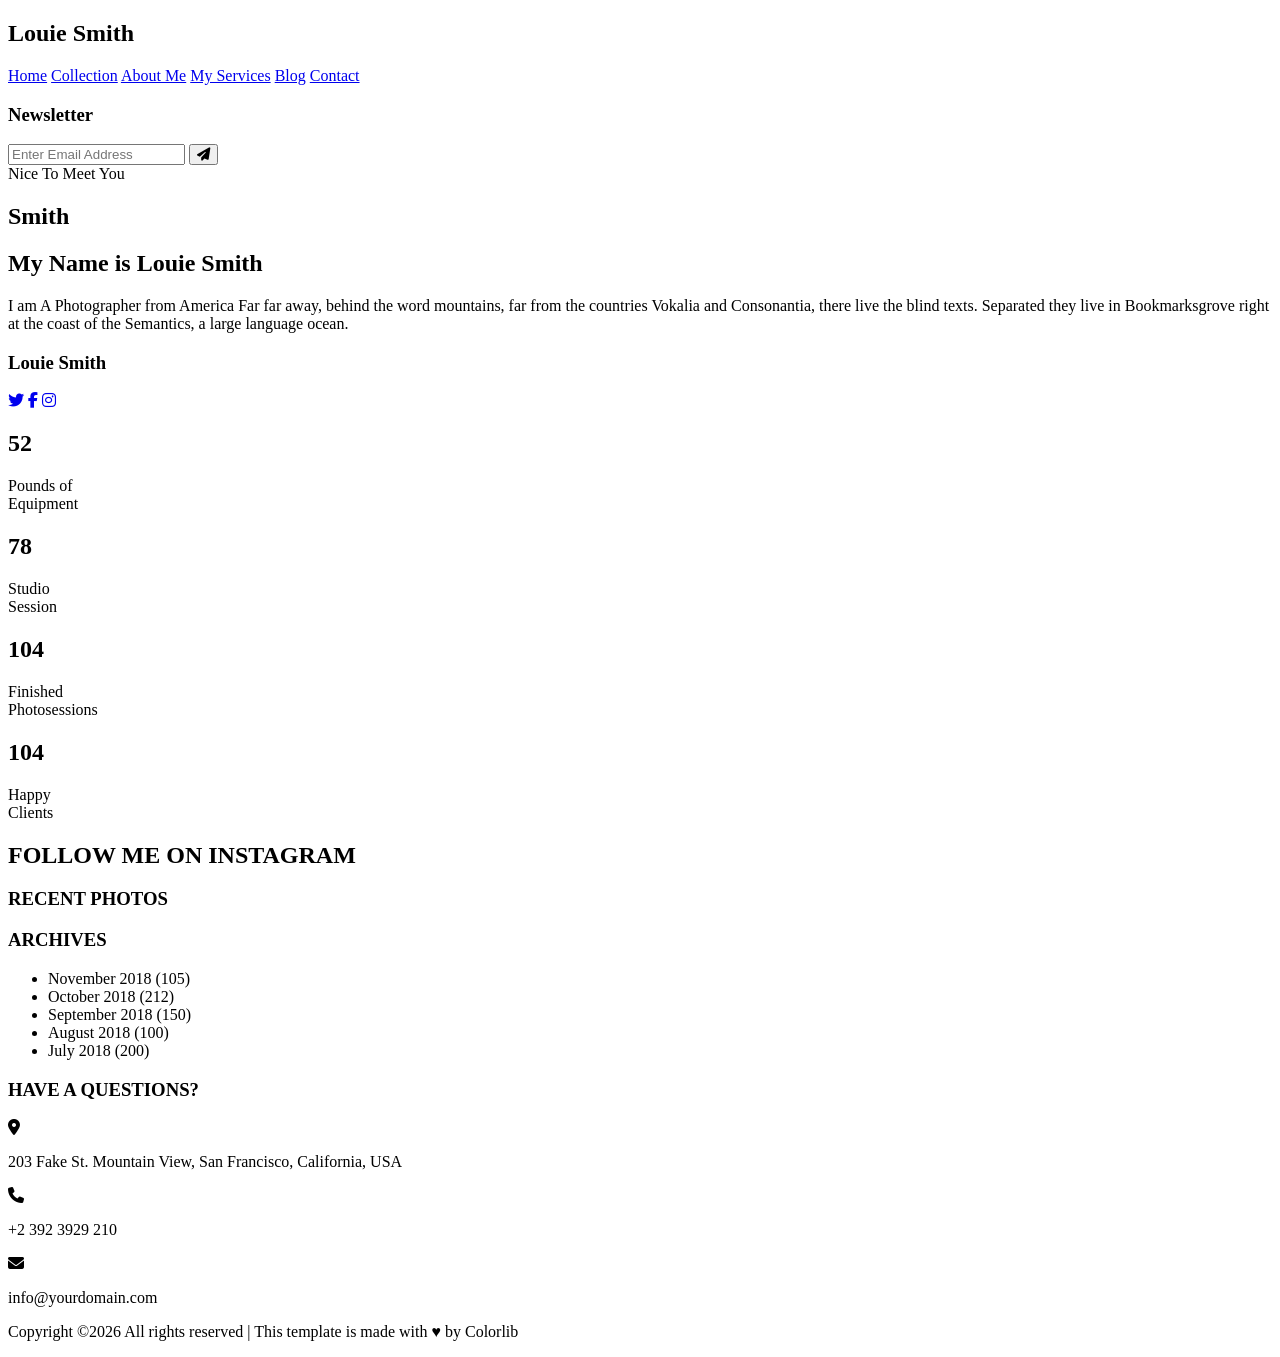
==== about.html @ afb68b4a "Add files via upload" ====
<!DOCTYPE html>
<html lang="en">
<head>
  <meta charset="UTF-8">
  <meta name="viewport" content="width=device-width, initial-scale=1.0">
  <title>Louie - About Me</title>

  <link rel="stylesheet" href="css/style.css">


  <link rel="stylesheet" href="https://cdnjs.cloudflare.com/ajax/libs/font-awesome/6.5.0/css/all.min.css">
</head>

<body>

  <div class="page">

  
    <aside class="sidebar">

      <div class="sidebar-top">
        <div class="profile">
          <div class="profile-img"></div>
          <h2>Louie Smith</h2>
        </div>

        <nav class="menu">
          <a href="index.html">Home</a>
          <a href="collection.html">Collection</a>
          <a class="active" href="about.html">About Me</a>
          <a href="services.html">My Services</a>
          <a href="blog.html">Blog</a>
          <a href="contact.html">Contact</a>
        </nav>
      </div>

      <div class="newsletter">
        <h3>Newsletter</h3>

        <form class="newsletter-form">
          <input type="email" placeholder="Enter Email Address">
          <button type="submit">
            <i class="fa-solid fa-paper-plane"></i>
          </button>
        </form>
      </div>

    </aside>

    <!-- MAIN -->
    <main class="main-content">

      <!-- HERO ABOUT -->
      <section class="about-hero">

        <div class="about-img"></div>

        <div class="about-info">
          <div class="about-text">

            <span class="subheading">Nice To Meet You</span>
            <h1 class="big-name">Smith</h1>

            <h2 class="about-title">My Name is Louie Smith</h2>

            <p>
              I am A Photographer from America Far far away, behind the word mountains,
              far from the countries Vokalia and Consonantia, there live the blind texts.
              Separated they live in Bookmarksgrove right at the coast of the Semantics,
              a large language ocean.
            </p>

            <h3 class="signature">Louie Smith</h3>

            <div class="social">
              <a href="#"><i class="fa-brands fa-twitter"></i></a>
              <a href="#"><i class="fa-brands fa-facebook-f"></i></a>
              <a href="#"><i class="fa-brands fa-instagram"></i></a>
            </div>

          </div>
        </div>

      </section>

     
      <section class="about-counters">

        <div class="counter-box">
          <h2 class="counter" data-target="120">0</h2>
          <p>Pounds of<br>Equipment</p>
        </div>

        <div class="counter-box">
          <h2 class="counter" data-target="150">0</h2>
          <p>Studio<br>Session</p>
        </div>

        <div class="counter-box">
          <h2 class="counter" data-target="200">0</h2>
          <p>Finished<br>Photosessions</p>
        </div>

        <div class="counter-box">
          <h2 class="counter" data-target="200">0</h2>
          <p>Happy<br>Clients</p>
        </div>

      </section>

      
      <section class="instagram">
        <h2>FOLLOW ME ON INSTAGRAM</h2>

        <div class="insta-photos">
          <div class="insta-img img1"></div>
          <div class="insta-img img2"></div>
          <div class="insta-img img3"></div>
          <div class="insta-img img4"></div>
          <div class="insta-img img5"></div>
        </div>
      </section>

      
      <footer class="footer">

        <div class="footer-container">

          <div class="footer-box">
            <h3>RECENT PHOTOS</h3>

            <div class="recent-photos">
              <a class="photo p1" href="#"></a>
              <a class="photo p2" href="#"></a>
              <a class="photo p3" href="#"></a>
              <a class="photo p4" href="#"></a>
              <a class="photo p5" href="#"></a>
              <a class="photo p6" href="#"></a>
            </div>
          </div>

          <div class="footer-box">
            <h3>ARCHIVES</h3>

            <ul class="archives">
              <li><span>November 2018</span> <span>(105)</span></li>
              <li><span>October 2018</span> <span>(212)</span></li>
              <li><span>September 2018</span> <span>(150)</span></li>
              <li><span>August 2018</span> <span>(100)</span></li>
              <li><span>July 2018</span> <span>(200)</span></li>
            </ul>
          </div>

          <div class="footer-box">
            <h3>HAVE A QUESTIONS?</h3>

            <div class="contact-list">

              <div class="contact-item">
                <i class="fa-solid fa-location-dot"></i>
                <p>203 Fake St. Mountain View, San Francisco, California, USA</p>
              </div>

              <div class="contact-item">
                <i class="fa-solid fa-phone"></i>
                <p>+2 392 3929 210</p>
              </div>

              <div class="contact-item">
                <i class="fa-solid fa-envelope"></i>
                <p>info@yourdomain.com</p>
              </div>

            </div>
          </div>

        </div>

        <div class="copyright">
          <p>Copyright ©2026 All rights reserved | This template is made with ♥ by Colorlib</p>
        </div>

      </footer>

    </main>

  </div>

  
  <script>
    const counters = document.querySelectorAll(".counter");

    counters.forEach(counter => {
      counter.innerText = "0";

      const updateCounter = () => {
        const target = +counter.getAttribute("data-target");
        const current = +counter.innerText;

        const increment = target / 60;

        if (current < target) {
          counter.innerText = Math.ceil(current + increment);
          setTimeout(updateCounter, 50);
        } else {
          counter.innerText = target;
        }
      };

      updateCounter();
    });
  </script>

</body>
</html>
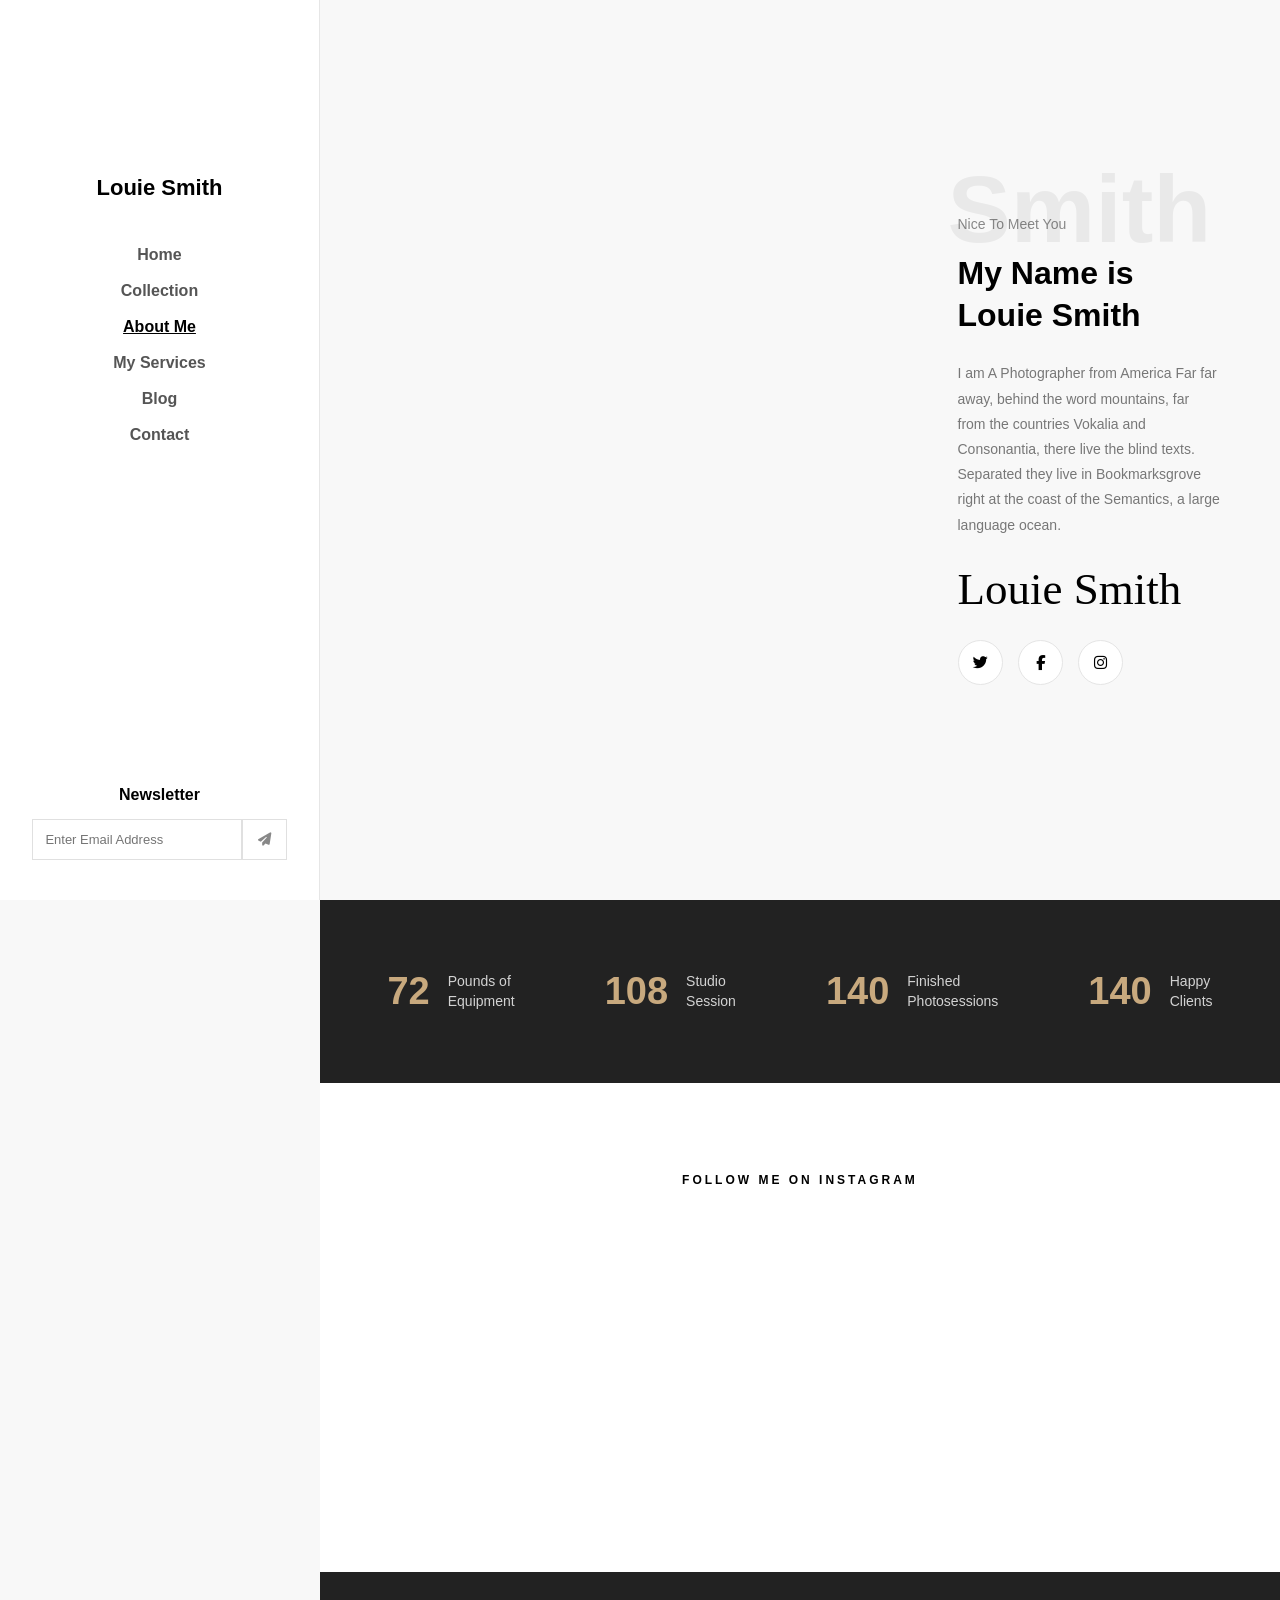
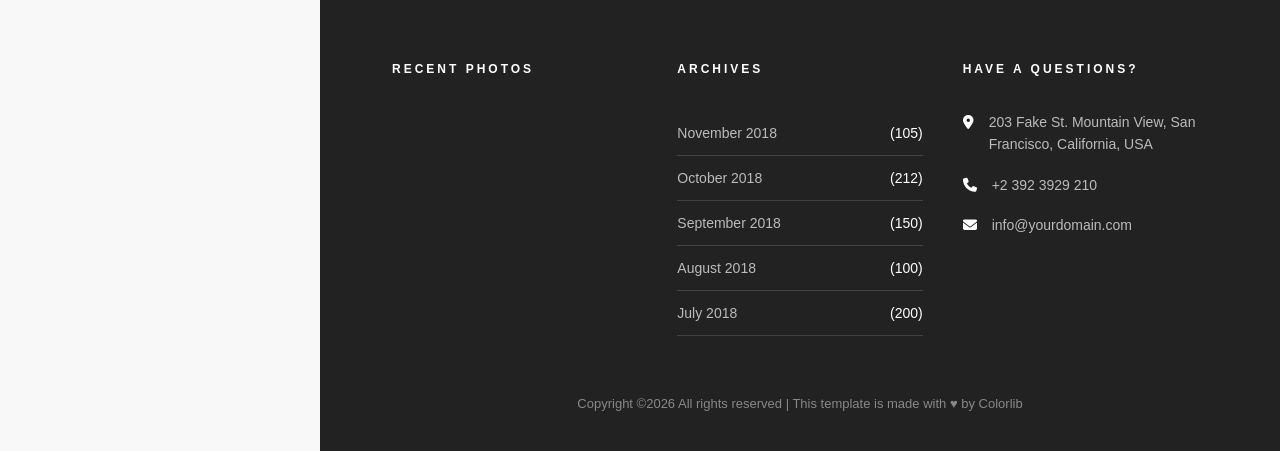
==== commit cc3decd5: "Update about.html" ====
--- a/about.html
+++ b/about.html
@@ -5,7 +5,7 @@
   <meta name="viewport" content="width=device-width, initial-scale=1.0">
   <title>Louie - About Me</title>
 
-  <link rel="stylesheet" href="css/style.css">
+  <link rel="stylesheet" href="style.css">
 
 
   <link rel="stylesheet" href="https://cdnjs.cloudflare.com/ajax/libs/font-awesome/6.5.0/css/all.min.css">
@@ -212,4 +212,4 @@
   </script>
 
 </body>
-</html>+</html>
--- a/style.css
+++ b/style.css
@@ -0,0 +1,1086 @@
+@import url('https://fonts.googleapis.com/css2?family=Poppins:wght@300;400;500;600;700&display=swap');
+ 
+* {
+  margin: 0;
+  padding: 0;
+  box-sizing: border-box;
+  font-family: "Poppins", sans-serif;
+}
+body {
+  background: #f8f8f8;
+}
+.page {
+  display: flex;
+  min-height: 100vh;
+  width: 100%;
+}
+.sidebar {
+  width: 320px;
+  min-width: 320px;
+  height: 100vh;
+  position: fixed;
+  top: 0;
+  left: 0;
+  background: white;
+  border-right: 1px solid #e6e6e6;
+  display: flex;
+  flex-direction: column;
+  justify-content: space-between;
+  padding: 40px 20px;
+  overflow-y: auto;
+  z-index: 100;
+}
+.sidebar-top {
+  display: flex;
+  flex-direction: column;
+  align-items: center;
+}
+.profile {
+  display: flex;
+  flex-direction: column;
+  align-items: center;
+  gap: 15px;
+}
+.profile-img {
+  width: 120px;
+  height: 120px;
+  border-radius: 50%;
+  background-image: url("https://preview.colorlib.com/theme/louie/images/author.jpg");
+  background-size: cover;
+  background-position: center;
+}
+.profile h2 {
+  font-size: 22px;
+  font-weight: 700;
+  color: #000;
+}
+.menu {
+  margin-top: 45px;
+  display: flex;
+  flex-direction: column;
+  align-items: center;
+  gap: 18px;
+}
+.menu a {
+  text-decoration: none;
+  font-size: 16px;
+  font-weight: 600;
+  color: #555;
+}
+.menu a.active {
+  color: #000;
+  text-decoration: underline;
+}
+.newsletter {
+  text-align: center;
+  width: 100%;
+  margin-top: 40px;
+}
+.newsletter h3 {
+  font-size: 16px;
+  font-weight: 700;
+  margin-bottom: 15px;
+  color: #000;
+}
+.newsletter-form {
+  width: 100%;
+  display: flex;
+  justify-content: center;
+}
+.newsletter-form input {
+  width: 75%;
+  padding: 12px;
+  border: 1px solid #e0e0e0;
+  outline: none;
+  font-size: 13px;
+}
+.newsletter-form button {
+  width: 45px;
+  border: 1px solid #e0e0e0;
+  background: white;
+  cursor: pointer;
+  display: flex;
+  align-items: center;
+  justify-content: center;
+}
+.newsletter-form button i {
+  color: #888;
+}
+.main-content, .hiro-main {
+  flex: 1;
+  margin-left: 320px;
+  background: #f8f8f8;
+  min-width: 0;
+  display: flex;
+  flex-direction: column;
+}
+.hero {
+  display: flex;
+  height: 100vh;
+}
+.hero-image {
+  flex: 2;
+  background-image: url("https://preview.colorlib.com/theme/louie/images/author-2.jpg");
+  background-size: cover;
+  background-position: center;
+  position: relative;
+}
+.dots {
+  position: absolute;
+  bottom: 25px;
+  left: 50%;
+  transform: translateX(-50%);
+  display: flex;
+  gap: 10px;
+}
+.dot {
+  width: 11px;
+  height: 11px;
+  border-radius: 50%;
+  border: 2px solid white;
+}
+.dot.active {
+  background: white;
+}
+.hero-info {
+  flex: 1;
+  background: #f8f8f8;
+  display: flex;
+  align-items: center;
+  justify-content: center;
+  padding: 60px;
+}
+.hero-text {
+  position: relative;
+  width: 100%;
+}
+.subheading {
+  font-size: 14px;
+  color: #888;
+  font-weight: 500;
+}
+.big-name {
+  position: absolute;
+  top: -45px;
+  left: -10px;
+  font-size: 70px;
+  font-weight: 800;
+  color: rgba(0,0,0,0.06);
+  z-index: 0;
+}
+.title {
+  margin-top: 20px;
+  font-size: 32px;
+  font-weight: 700;
+  line-height: 1.3;
+  z-index: 2;
+  position: relative;
+}
+.title .black {
+  color: #000;
+}
+.title .gold {
+  color: #c8a97e;
+}
+.hero-text p {
+  margin-top: 25px;
+  font-size: 14px;
+  line-height: 1.8;
+  color: #777;
+  max-width: 420px;
+}
+.signature {
+  margin-top: 25px;
+  font-family: cursive;
+  font-size: 45px;
+  font-weight: 400;
+  color: #000;
+}
+.social {
+  margin-top: 25px;
+  display: flex;
+  gap: 15px;
+}
+.social a {
+  width: 45px;
+  height: 45px;
+  border-radius: 50%;
+  background: white;
+  border: 1px solid #e5e5e5;
+  display: flex;
+  align-items: center;
+  justify-content: center;
+  text-decoration: none;
+  transition: 0.3s;
+}
+.social a i {
+  color: #000;
+  font-size: 15px;
+}
+.social a:hover {
+  background: #c8a97e;
+}
+.social a:hover i {
+  color: white;
+}
+.instagram {
+  background: #fff;
+  padding: 90px 0;
+  display: flex;
+  flex-direction: column;
+  align-items: center;
+}
+.instagram h2 {
+  font-size: 12px;
+  letter-spacing: 3px;
+  font-weight: 700;
+  color: #000;
+  margin-bottom: 45px;
+}
+.insta-photos {
+  width: 100%;
+  display: flex;
+  justify-content: center;
+}
+.insta-img {
+  flex: 1;
+  height: 250px;
+  background-size: cover;
+  background-position: center;
+  transition: 0.3s;
+}
+.insta-img:hover {
+  filter: brightness(70%);
+}
+.img1 { background-image: url("https://preview.colorlib.com/theme/louie/images/image_1.jpg"); }
+.img2 { background-image: url("https://preview.colorlib.com/theme/louie/images/image_2.jpg"); }
+.img3 { background-image: url("https://preview.colorlib.com/theme/louie/images/image_3.jpg"); }
+.img4 { background-image: url("https://preview.colorlib.com/theme/louie/images/image_4.jpg"); }
+.img5 { background-image: url("https://preview.colorlib.com/theme/louie/images/image_5.jpg"); }
+.footer {
+  background: #222;
+  color: white;
+  padding: 90px 0 40px 0;
+}
+.footer-container {
+  width: 85%;
+  margin: auto;
+  display: flex;
+  justify-content: space-between;
+  gap: 40px;
+}
+.footer-box {
+  flex: 1;
+}
+.footer-box h3 {
+  font-size: 12px;
+  font-weight: 700;
+  letter-spacing: 3px;
+  margin-bottom: 35px;
+}
+.recent-photos {
+  display: flex;
+  flex-wrap: wrap;
+  gap: 10px;
+}
+.photo {
+  width: calc(33.33% - 10px);
+  height: 75px;
+  background-size: cover;
+  background-position: center;
+  display: block;
+}
+.p1 { background-image: url("https://preview.colorlib.com/theme/louie/images/image_1.jpg"); }
+.p2 { background-image: url("https://preview.colorlib.com/theme/louie/images/image_2.jpg"); }
+.p3 { background-image: url("https://preview.colorlib.com/theme/louie/images/image_3.jpg"); }
+.p4 { background-image: url("https://preview.colorlib.com/theme/louie/images/image_4.jpg"); }
+.p5 { background-image: url("https://preview.colorlib.com/theme/louie/images/image_5.jpg"); }
+.p6 { background-image: url("https://preview.colorlib.com/theme/louie/images/image_6.jpg"); }
+.archives {
+  list-style: none;
+  display: flex;
+  flex-direction: column;
+}
+.archives li {
+  display: flex;
+  justify-content: space-between;
+  align-items: center;
+  padding: 14px 0;
+  border-bottom: 1px solid rgba(255,255,255,0.15);
+  font-size: 14px;
+  color: #bbb;
+}
+.archives li span:last-child {
+  color: white;
+}
+.contact-list {
+  display: flex;
+  flex-direction: column;
+  gap: 18px;
+}
+.contact-item {
+  display: flex;
+  align-items: flex-start;
+  gap: 15px;
+}
+.contact-item i {
+  font-size: 14px;
+  color: white;
+  margin-top: 4px;
+}
+.contact-item p {
+  font-size: 14px;
+  color: #bbb;
+  line-height: 1.6;
+}
+.copyright {
+  text-align: center;
+  margin-top: 60px;
+  font-size: 13px;
+  color: #888;
+}
+ 
+.page-header {
+  background: #c8b58d;
+  padding: 60px 0;
+  text-align: center;
+}
+ 
+.page-header .breadcrumb {
+  font-size: 12px;
+  letter-spacing: 2px;
+  color: rgba(0,0,0,0.7);
+  font-weight: 600;
+  margin-bottom: 10px;
+}
+ 
+.page-header h1 {
+  font-size: 40px;
+  font-weight: 700;
+  color: black;
+}
+ 
+.collection-gallery {
+  background: white;
+  padding: 40px 0;
+  display: flex;
+  flex-direction: column;
+  gap: 25px;
+  align-items: center;
+}
+ 
+.collection-row {
+  width: 85%;
+  display: flex;
+  gap: 25px;
+}
+ 
+.collection-img {
+  flex: 1;
+  height: 230px;
+  background-size: cover;
+  background-position: center;
+  position: relative;
+  overflow: hidden;
+  text-decoration: none;
+  display: flex;
+  align-items: flex-end;
+  justify-content: flex-start;
+}
+ 
+.collection-overlay {
+  width: 100%;
+  height: 100%;
+  background: rgba(0,0,0,0.45);
+  opacity: 0;
+  transition: 0.3s;
+  display: flex;
+  flex-direction: column;
+  justify-content: flex-end;
+  padding: 25px;
+}
+ 
+.collection-overlay h3 {
+  font-size: 18px;
+  font-weight: 500;
+  color: white;
+}
+ 
+.collection-overlay span {
+  margin-top: 8px;
+  font-size: 12px;
+  font-weight: 500;
+  color: rgba(255,255,255,0.8);
+  letter-spacing: 2px;
+  text-transform: uppercase;
+}
+ 
+.collection-img:hover .collection-overlay {
+  opacity: 1;
+}
+ 
+.collection-img:hover {
+  filter: brightness(90%);
+}
+ 
+.c1  { background-image: url("https://preview.colorlib.com/theme/louie/images/image_1.jpg"); }
+.c2  { background-image: url("https://preview.colorlib.com/theme/louie/images/image_2.jpg"); }
+.c3  { background-image: url("https://preview.colorlib.com/theme/louie/images/image_3.jpg"); }
+.c4  { background-image: url("https://preview.colorlib.com/theme/louie/images/image_4.jpg"); }
+.c5  { background-image: url("https://preview.colorlib.com/theme/louie/images/image_5.jpg"); }
+.c6  { background-image: url("https://preview.colorlib.com/theme/louie/images/image_6.jpg"); }
+.c7  { background-image: url("https://preview.colorlib.com/theme/louie/images/image_7.jpg"); }
+.c8  { background-image: url("https://preview.colorlib.com/theme/louie/images/image_8.jpg"); }
+.c9  { background-image: url("https://preview.colorlib.com/theme/louie/images/image_9.jpg"); }
+.c10 { background-image: url("https://preview.colorlib.com/theme/louie/images/image_10.jpg"); }
+.c11 { background-image: url("https://preview.colorlib.com/theme/louie/images/image_11.jpg"); }
+.c12 { background-image: url("https://preview.colorlib.com/theme/louie/images/image_12.jpg"); }
+ 
+.about-hero {
+  display: flex;
+  height: 100vh;
+}
+ 
+.about-img {
+  flex: 2.2;
+  background-image: url("https://preview.colorlib.com/theme/louie/images/author.jpg");
+  background-size: cover;
+  background-position: center;
+}
+ 
+.about-info {
+  flex: 1;
+  background: #f8f8f8;
+  display: flex;
+  align-items: center;
+  justify-content: center;
+  padding: 80px 60px;
+}
+ 
+.about-text {
+  width: 100%;
+  position: relative;
+}
+ 
+.about-text .big-name {
+  position: absolute;
+  top: -60px;
+  left: -10px;
+  font-size: 95px;
+  font-weight: 800;
+  color: rgba(0,0,0,0.06);
+  z-index: 0;
+}
+ 
+.about-title {
+  margin-top: 20px;
+  font-size: 32px;
+  font-weight: 700;
+  color: #000;
+  line-height: 1.3;
+  position: relative;
+  z-index: 2;
+}
+ 
+.about-text p {
+  margin-top: 25px;
+  font-size: 14px;
+  line-height: 1.8;
+  color: #777;
+  max-width: 450px;
+}
+ 
+.about-counters {
+  background: #222;
+  padding: 70px 0;
+  display: flex;
+  justify-content: center;
+  align-items: center;
+  gap: 90px;
+}
+ 
+.counter-box {
+  display: flex;
+  align-items: center;
+  gap: 18px;
+}
+ 
+.counter-box h2 {
+  font-size: 38px;
+  font-weight: 600;
+  color: #c8a97e;
+}
+ 
+.counter-box p {
+  font-size: 14px;
+  font-weight: 500;
+  color: rgba(255,255,255,0.8);
+  line-height: 1.4;
+}
+ 
+@media(max-width: 1000px) {
+  .about-hero {
+    flex-direction: column;
+    height: auto;
+  }
+ 
+  .about-img {
+    height: 420px;
+  }
+ 
+  .about-info {
+    padding: 50px 30px;
+  }
+ 
+  .about-counters {
+    flex-direction: column;
+    gap: 40px;
+  }
+}
+ 
+.louies-servicos {
+  background-color: #c8a97e;
+  padding: 60px 80px;
+}
+ 
+.louies-servicos h1 {
+  font-size: 42px;
+  font-weight: 800;
+  color: #000;
+}
+ 
+.grade-servicos {
+  display: flex;
+  flex-wrap: wrap;
+  padding: 80px;
+  gap: 60px 40px;
+  background: #fff;
+}
+ 
+.card-servico {
+  flex: 1 1 calc(33% - 40px);
+  display: flex;
+  flex-direction: column;
+  gap: 20px;
+}
+ 
+.icone-circulo {
+  width: 90px;
+  height: 90px;
+  border-radius: 50%;
+  background: #f0f0f0;
+  display: flex;
+  align-items: center;
+  justify-content: center;
+}
+ 
+.icone-circulo i {
+  font-size: 36px;
+  color: #444;
+}
+ 
+.card-texto h3 {
+  font-size: 18px;
+  font-weight: 700;
+  color: #000;
+  margin-bottom: 12px;
+}
+ 
+.card-texto p {
+  font-size: 14px;
+  color: #777;
+  line-height: 1.7;
+}
+ 
+.topo-contact {
+  background-color: #c8a97e;
+  padding: 60px 80px;
+}
+ 
+.topo-contact h1 {
+  font-size: 42px;
+  font-weight: 800;
+  color: #000;
+}
+ 
+.conteudo-contact {
+  padding: 70px 80px;
+  background: #fff;
+}
+ 
+.bloco-contact h2 {
+  font-size: 24px;
+  font-weight: 700;
+  color: #000;
+  margin-bottom: 35px;
+}
+ 
+.cartoes-info {
+  display: flex;
+  gap: 20px;
+  margin-bottom: 50px;
+}
+ 
+.cartao {
+  flex: 1;
+  border: 1px solid #e0e0e0;
+  padding: 30px 25px;
+  font-size: 14px;
+  color: #555;
+  line-height: 1.7;
+}
+ 
+.formulario form {
+  display: flex;
+  flex-direction: column;
+  gap: 15px;
+  max-width: 550px;
+}
+ 
+.formulario input,
+.formulario textarea {
+  width: 100%;
+  padding: 15px;
+  border: 1px solid #e0e0e0;
+  outline: none;
+  font-size: 14px;
+  font-family: "Poppins", sans-serif;
+  color: #555;
+}
+ 
+.formulario textarea {
+  height: 160px;
+  resize: none;
+}
+ 
+.formulario button {
+  width: fit-content;
+  padding: 15px 35px;
+  background: #c8a97e;
+  color: #fff;
+  border: none;
+  font-size: 14px;
+  font-weight: 600;
+  font-family: "Poppins", sans-serif;
+  cursor: pointer;
+}
+ 
+.hiro-page {
+  display: flex;
+  min-height: 100vh;
+}
+ 
+.hiro-profile {
+  display: flex;
+  flex-direction: column;
+  align-items: center;
+  gap: 15px;
+}
+ 
+.hiro-profile-img {
+  width: 120px;
+  height: 120px;
+  border-radius: 50%;
+  background-image: url("https://preview.colorlib.com/theme/louie/images/author.jpg");
+  background-size: cover;
+  background-position: center;
+}
+ 
+.hiro-profile h2 {
+  font-size: 22px;
+  font-weight: 700;
+  color: #000;
+}
+ 
+.hiro-nav {
+  margin-top: 45px;
+  list-style: none;
+  display: flex;
+  flex-direction: column;
+  align-items: center;
+}
+ 
+.hiro-nav li a {
+  text-decoration: none;
+  font-size: 16px;
+  font-weight: 600;
+  color: #555;
+  display: flex;
+  justify-content: center;
+  height: 40px;
+  align-items: center;
+}
+ 
+.hiro-nav li.hiro-nav-active a {
+  color: #000;
+  text-decoration: underline;
+}
+ 
+.hiro-newsletter-box {
+  text-align: center;
+  width: 100%;
+}
+ 
+.hiro-newsletter-box h4 {
+  font-size: 16px;
+  font-weight: 700;
+  margin-bottom: 15px;
+  color: #000;
+}
+ 
+.hiro-newsletter-form {
+  width: 100%;
+  display: flex;
+  justify-content: center;
+}
+ 
+.hiro-newsletter-form input {
+  width: 75%;
+  padding: 12px;
+  border: 1px solid #e0e0e0;
+  outline: none;
+  font-size: 13px;
+}
+ 
+.hiro-newsletter-form button {
+  width: 45px;
+  border: 1px solid #e0e0e0;
+  border-left: transparent;
+  background: white;
+  cursor: pointer;
+  display: flex;
+  align-items: center;
+  justify-content: center;
+}
+ 
+.hiro-newsletter-form button i {
+  color: #888;
+}
+ 
+.hiro-main {
+  flex: 1;
+  background: #f8f8f8;
+  min-width: 0;
+}
+ 
+.hiro-blog-header {
+  background-color: #c8a97e;
+  padding: 60px 80px;
+}
+ 
+.hiro-breadcrumb {
+  font-size: 12px;
+  letter-spacing: 2px;
+  margin-bottom: 15px;
+}
+ 
+.hiro-breadcrumb a {
+  text-decoration: none;
+  color: #555;
+  margin-right: 10px;
+}
+ 
+.hiro-breadcrumb span {
+  font-weight: 700;
+  color: #000;
+}
+ 
+.hiro-blog-header h1 {
+  font-size: 42px;
+  font-weight: 800;
+  color: #000;
+}
+ 
+.hiro-blog-area {
+  padding: 70px 80px;
+}
+ 
+.hiro-blog-columns {
+  display: flex;
+  gap: 60px;
+}
+ 
+.hiro-posts-column {
+  flex: 2;
+  display: flex;
+  flex-direction: column;
+  gap: 50px;
+}
+ 
+.hiro-post-card {
+  display: flex;
+  flex-direction: column;
+  gap: 20px;
+}
+ 
+.hiro-post-image img {
+  width: 100%;
+  height: 320px;
+  object-fit: cover;
+  display: block;
+}
+ 
+.hiro-post-body {
+  display: flex;
+  flex-direction: column;
+  gap: 12px;
+}
+ 
+.hiro-post-meta {
+  display: flex;
+  gap: 15px;
+  font-size: 13px;
+  color: #aaa;
+}
+ 
+.hiro-post-body h2 a {
+  text-decoration: none;
+  font-size: 20px;
+  font-weight: 700;
+  color: #000;
+}
+ 
+.hiro-post-body p {
+  font-size: 14px;
+  color: #777;
+  line-height: 1.8;
+}
+ 
+.hiro-read-more {
+  text-decoration: none;
+  font-size: 13px;
+  font-weight: 600;
+  color: #000;
+  border-bottom: 2px solid #000;
+  padding-bottom: 2px;
+  width: fit-content;
+}
+ 
+.hiro-pagination {
+  display: flex;
+  gap: 8px;
+  margin-top: 60px;
+}
+ 
+.hiro-page-item {
+  width: 42px;
+  height: 42px;
+  display: flex;
+  align-items: center;
+  justify-content: center;
+  border: 1px solid #e0e0e0;
+  text-decoration: none;
+  font-size: 14px;
+  color: #555;
+  transition: 0.3s;
+}
+ 
+.hiro-page-active {
+  background: #c8a97e;
+  color: white;
+  border-color: #c8a97e;
+}
+ 
+.hiro-widget {
+  display: flex;
+  flex-direction: column;
+  gap: 20px;
+}
+ 
+.hiro-widget h3 {
+  font-size: 12px;
+  font-weight: 700;
+  letter-spacing: 3px;
+  color: #000;
+}
+ 
+.hiro-widget input[type="text"] {
+  width: 100%;
+  padding: 14px;
+  border: 1px solid #e0e0e0;
+  outline: none;
+  font-size: 13px;
+}
+ 
+.hiro-categories {
+  list-style: none;
+  display: flex;
+  flex-direction: column;
+}
+ 
+.hiro-categories li {
+  padding: 10px 0;
+  border-bottom: 1px solid #e0e0e0;
+  font-size: 14px;
+}
+ 
+.hiro-categories li a {
+  text-decoration: none;
+  color: #555;
+  display: flex;
+  justify-content: space-between;
+}
+ 
+.hiro-categories li a span {
+  color: #aaa;
+}
+ 
+.hiro-featured-post {
+  display: flex;
+  gap: 15px;
+  align-items: flex-start;
+}
+ 
+.hiro-featured-post img {
+  width: 70px;
+  height: 70px;
+  object-fit: cover;
+  flex-shrink: 0;
+}
+ 
+.hiro-featured-post div {
+  display: flex;
+  flex-direction: column;
+  gap: 6px;
+}
+ 
+.hiro-featured-post div a {
+  text-decoration: none;
+  font-size: 13px;
+  color: #333;
+  line-height: 1.5;
+}
+ 
+.hiro-featured-post div span {
+  font-size: 12px;
+  color: #aaa;
+}
+ 
+.hiro-widget-newsletter p {
+  font-size: 13px;
+  color: #777;
+  line-height: 1.7;
+}
+ 
+.hiro-widget-newsletter form {
+  display: flex;
+  flex-direction: column;
+  gap: 10px;
+}
+ 
+.hiro-widget-newsletter input {
+  padding: 12px;
+  border: 1px solid #e0e0e0;
+  outline: none;
+  font-size: 13px;
+}
+ 
+.hiro-widget-newsletter button {
+  padding: 12px;
+  background: #000;
+  color: white;
+  border: none;
+  font-size: 13px;
+  font-weight: 600;
+  cursor: pointer;
+}
+ 
+.hiro-footer {
+  background: #222;
+  color: white;
+  padding: 90px 0 40px;
+}
+ 
+.hiro-footer-inner {
+  width: 75%;
+  margin: auto;
+  display: flex;
+  flex-wrap: wrap;
+  justify-content: space-between;
+  gap: 60px;
+}
+ 
+.hiro-footer-col {
+  flex: 1;
+}
+ 
+.hiro-footer-col h3 {
+  font-size: 12px;
+  font-weight: 700;
+  letter-spacing: 3px;
+  margin-bottom: 35px;
+}
+ 
+.hiro-photo-grid {
+  display: flex;
+  flex-wrap: wrap;
+  gap: 12px;
+}
+ 
+.hiro-fp1, .hiro-fp2, .hiro-fp3,
+.hiro-fp4, .hiro-fp5, .hiro-fp6 {
+  width: 75px;
+  height: 75px;
+  background-size: cover;
+  background-position: center;
+  display: block;
+}
+ 
+.hiro-fp1 { background-image: url("https://preview.colorlib.com/theme/louie/images/image_1.jpg"); }
+.hiro-fp2 { background-image: url("https://preview.colorlib.com/theme/louie/images/image_2.jpg"); }
+.hiro-fp3 { background-image: url("https://preview.colorlib.com/theme/louie/images/image_3.jpg"); }
+.hiro-fp4 { background-image: url("https://preview.colorlib.com/theme/louie/images/image_4.jpg"); }
+.hiro-fp5 { background-image: url("https://preview.colorlib.com/theme/louie/images/image_5.jpg"); }
+.hiro-fp6 { background-image: url("https://preview.colorlib.com/theme/louie/images/image_6.jpg"); }
+ 
+.hiro-archives {
+  list-style: none;
+  display: flex;
+  flex-direction: column;
+}
+ 
+.hiro-archives li {
+  display: flex;
+  justify-content: space-between;
+  padding: 14px 0;
+  border-bottom: 1px solid rgba(255,255,255,0.15);
+  font-size: 14px;
+  color: #bbb;
+}
+ 
+.hiro-archives li span:last-child {
+  color: white;
+}
+ 
+.hiro-contact-info {
+  display: flex;
+  flex-direction: column;
+  gap: 18px;
+}
+ 
+.hiro-contact-item {
+  display: flex;
+  align-items: flex-start;
+  gap: 15px;
+}
+ 
+.hiro-contact-item i {
+  font-size: 14px;
+  color: white;
+  margin-top: 4px;
+  flex-shrink: 0;
+}
+ 
+.hiro-contact-item p {
+  font-size: 14px;
+  color: #bbb;
+  line-height: 1.6;
+}
+ 
+.hiro-footer-copy {
+  width: 75%;
+  margin: auto;
+  margin-top: 60px;
+  font-size: 13px;
+  color: #888;
+}
